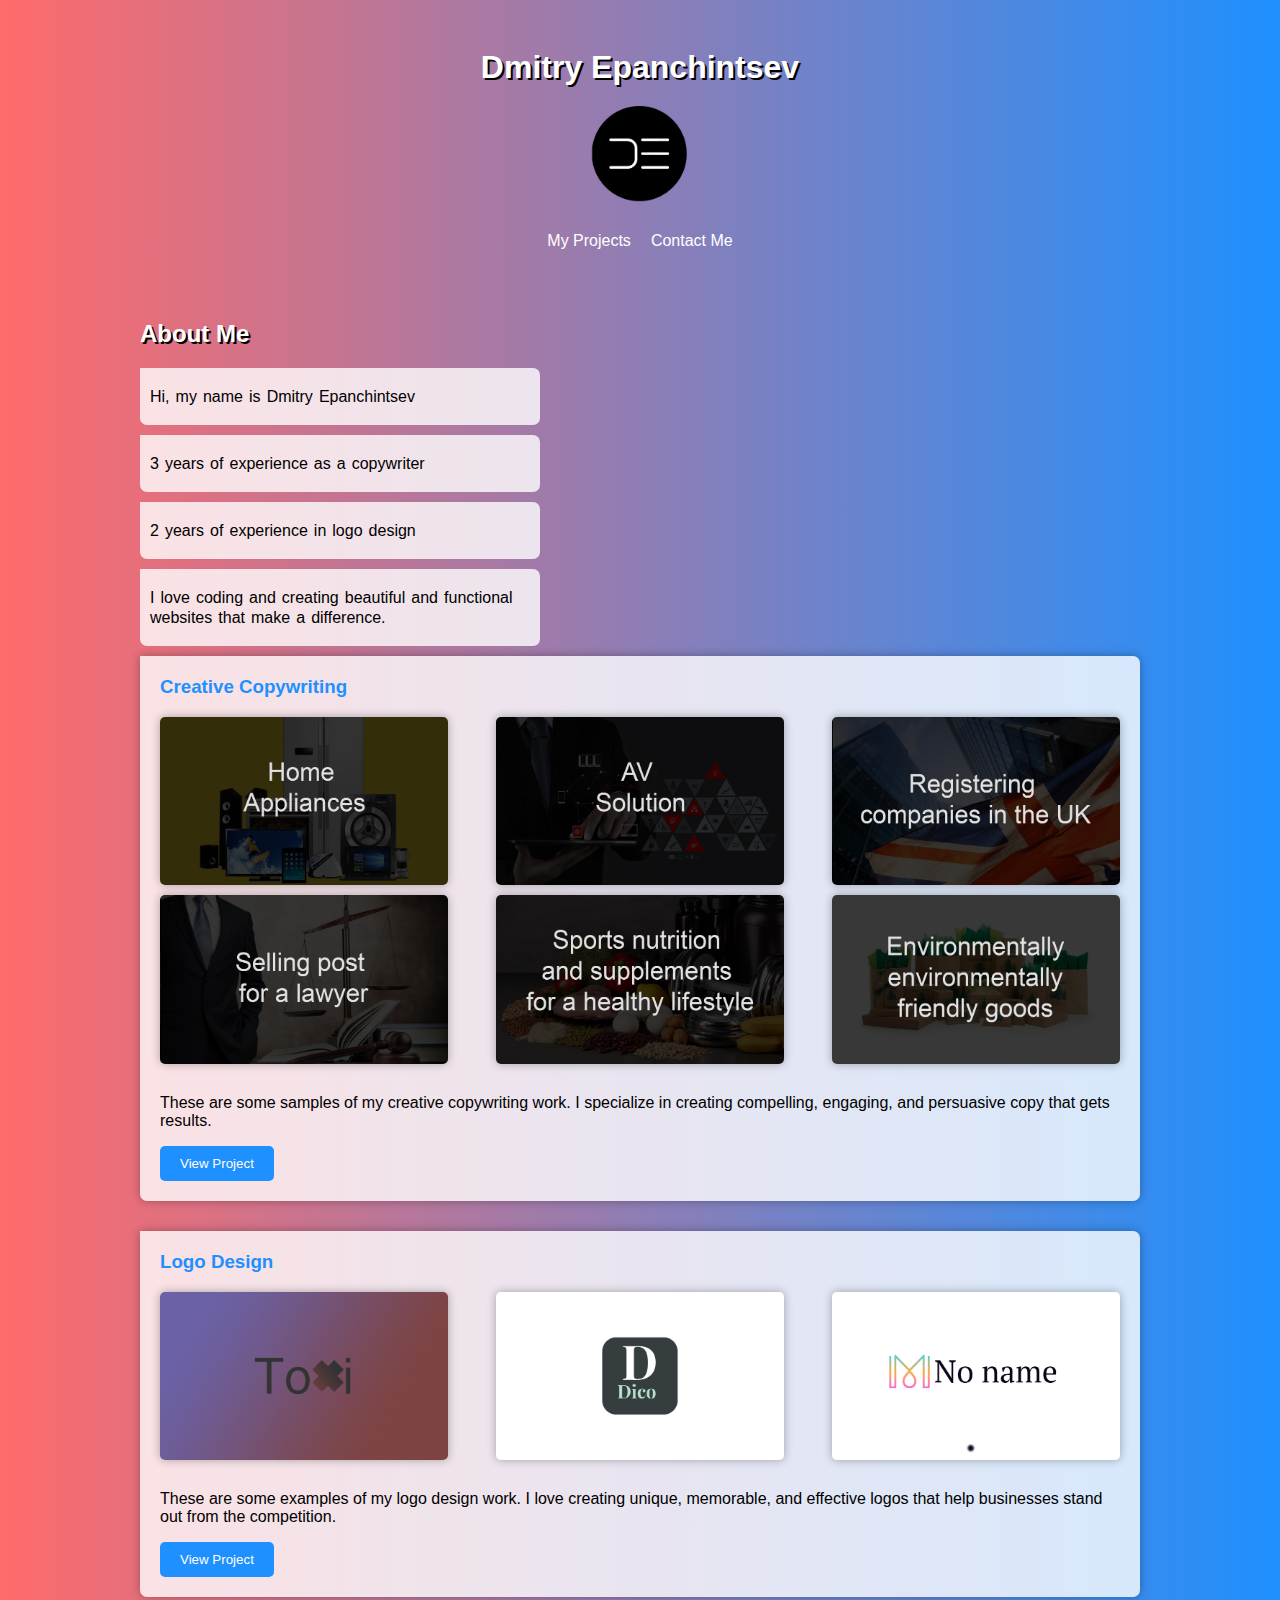
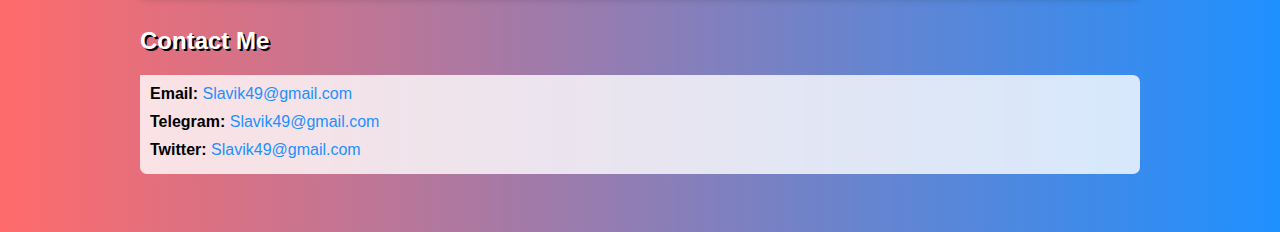
==== index.html @ f33f6bdd "index" ====
<!DOCTYPE html>
<html lang="en">

<head>
	<meta charset="UTF-8">
	<meta name="viewport" content="width=device-width, initial-scale=1.0">
	<title>Dmitry Epanchintsev's Portfolio</title>
	<link rel="stylesheet" href="css.css">
	<link rel="shortcut icon" type="image/png" href="image\logo.png">
</head>

<body>
	<header>
		<h1>Dmitry Epanchintsev</h1>
		<img src="image\logo.png" alt="">
		<nav>
			<ul>
				<li><a href="#projects">My Projects</a></li>
				<li><a href="#contact">Contact Me</a></li>
			</ul>
		</nav>
	</header>

	<main>
		<section id="about">
			<h2>About Me</h2>
			<ul class="commentary">
				<li>
					<p>Hi, my name is Dmitry Epanchintsev</p>
				</li>
				<li>
					<p>3 years of experience as a copywriter</p>
				</li>
				<li>
					<p>2 years of experience in logo design</p>
				</li>
				<li>
					<p>I love coding and creating beautiful and functional websites that make a difference.</p>
				</li>
			</ul>
		</section>

		<section id="projects">
			<div class="project">
				<h3>Creative Copywriting</h3>
				<div class="project-images">
					<a href="projeckt\FP\Appliances.html">
						<img src="image\Appliances.jpg" alt="Copywriting Project Image 1">
					</a>
					<a href="projeckt\FP\AV.html">
						<img src="image\AV.jpg" alt="Copywriting Project Image 1">
					</a>
					<a href="projeckt\FP\Registering.html">
						<img src="image\Registering companies in the UK.jpg" alt="Copywriting Project Image 1">
					</a>
					<a href="projeckt\FP\lawyer.html">
						<img src="image\lawyer.jpg" alt="Copywriting Project Image 1">
					</a>
					<a href="projeckt\FP\healthy eating.html">
						<img src="image\Sport.jpg" alt="Copywriting Project Image 2">
					</a>
					<a href="projeckt\FP\goods.html">
						<img src="image\Eco-feriendly.jpg" alt="Copywriting Project Image 3">
					</a>
				</div>
				<p>
					These are some samples of my creative copywriting work. 
				I specialize in creating compelling, 
			engaging, and persuasive copy that gets results.</p>
				<button>View Project</button>
			</div>

			<div class="project">
				<h3>Logo Design</h3>
				<div class="project-images">
					<a href="">
						<img src="image\Toxi.jpg" alt="Logo Design Project Image 1">
					</a>
					<a href="">
						<img src="image\Dico.jpg" alt="Logo Design Project Image 2">
					</a>
					<a href="">
						<img src="image\No_name.jpg" alt="Logo Design Project Image 3">
					</a>
				</div>
				<p>These are some examples of my logo design work.
				 I love creating unique, memorable, and effective 
				logos that help businesses stand out from the competition.</p>
				<button>View Project</button>
			</div>
		</section>

		<section id="contacts">
			<h2>Contact Me</h2>
			<ul class="contact">
				<li><strong>Email:</strong> <a href="mailto:dmitry.epanchintsev@example.com">
					Slavik49@gmail.com
					</a>
				</li>
				<li><strong>Telegram:</strong> <a href="mailto:dmitry.epanchintsev@example.com">
					Slavik49@gmail.com
					</a>
				</li>
				<li><strong>Twitter:</strong> <a href="mailto:dmitry.epanchintsev@example.com">
					Slavik49@gmail.com
					</a>
				</li>
			</ul>
		</section>
	</main>
</body>
---- css.css ----
body {
	background: linear-gradient(to right, #FF6B6B, #1E90FF);
	font-family: Arial, sans-serif;
}

header {
	display: flex;
	flex-direction: column;
	align-items: center;
	padding: 20px;
}
header img{
	width: 100px;
	margin-top: 20px;
	margin-bottom: 20px;
}
h1 {
	color: white;
	text-shadow: 2px 2px #000000;
	margin-bottom: 0;
}

nav {
	margin-top: 10px;
}

nav ul {
	list-style: none;
	display: flex;
	justify-content: center;
}

nav ul li {
	margin: 0 10px;
}

nav ul li a {
	color: white;
	text-decoration: none;
}

nav ul li a:hover {
	color: #F4FF77;
}

main {
	max-width: 1000px;
	margin: 0 auto;
	padding: 50px;
}

h2 {
	color: white;
	text-shadow: 2px 2px #000000;
	margin-top: 0;
}

.project {
	background-color: rgba(255, 255, 255, 0.8);
	border-radius: 0px 7px 7px 7px;
	box-shadow: 0px 0px 10px rgba(0, 0, 0, 0.3);
	margin-bottom: 30px;
	padding: 20px;
}

.project h3 {
	color: #1E90FF;
	margin-top: 0;
}

.project-images {
	display: flex;
	flex-wrap: wrap;
	justify-content: space-between;
	margin-bottom: 20px;

}
.project-images a{
	margin-bottom: 10px;
	border-radius: 5px;
	max-width: 30%;
	box-shadow: 0px 0px 10px rgba(0, 0, 0, 0.3);
	flex-basis: calc(33.33% - 20px);
}
.project-images img {
	width: 100%;
	height: 100%;
	border-radius: 5px;
	
}

.project p {
	margin-top: 0;
}

button {
	background-color: #1E90FF;
	border: none;
	color: white;
	padding: 10px 20px;
	border-radius: 5px;
	cursor: pointer;
}

button:hover {
	background-color: #F4FF77;
	color: #1E90FF;
}

ul {
	list-style: none;
	margin: 0;
	padding: 0;
}

ul li {
	margin-bottom: 10px;
}

a {
	color: #1E90FF;
	text-decoration: none;
}

a:hover {
	text-decoration: underline;
}
.commentary {
	width: 400px;
}
.commentary li{
	background-color: rgba(255, 255, 255, 0.8);
	border-radius: 0px 7px 7px 7px;
	padding-top: 2.5px;
	padding-bottom: 2.5px;
	padding-left: 10px;
	 word-spacing: 0.1em;
	 line-height:20px;
}
.contact{
 background-color: rgba(255, 255, 255, 0.8);
 border-radius: 0px 7px 7px 7px;
 padding-top: 10px;
padding-bottom: 5px;
	padding-left: 10px;
}
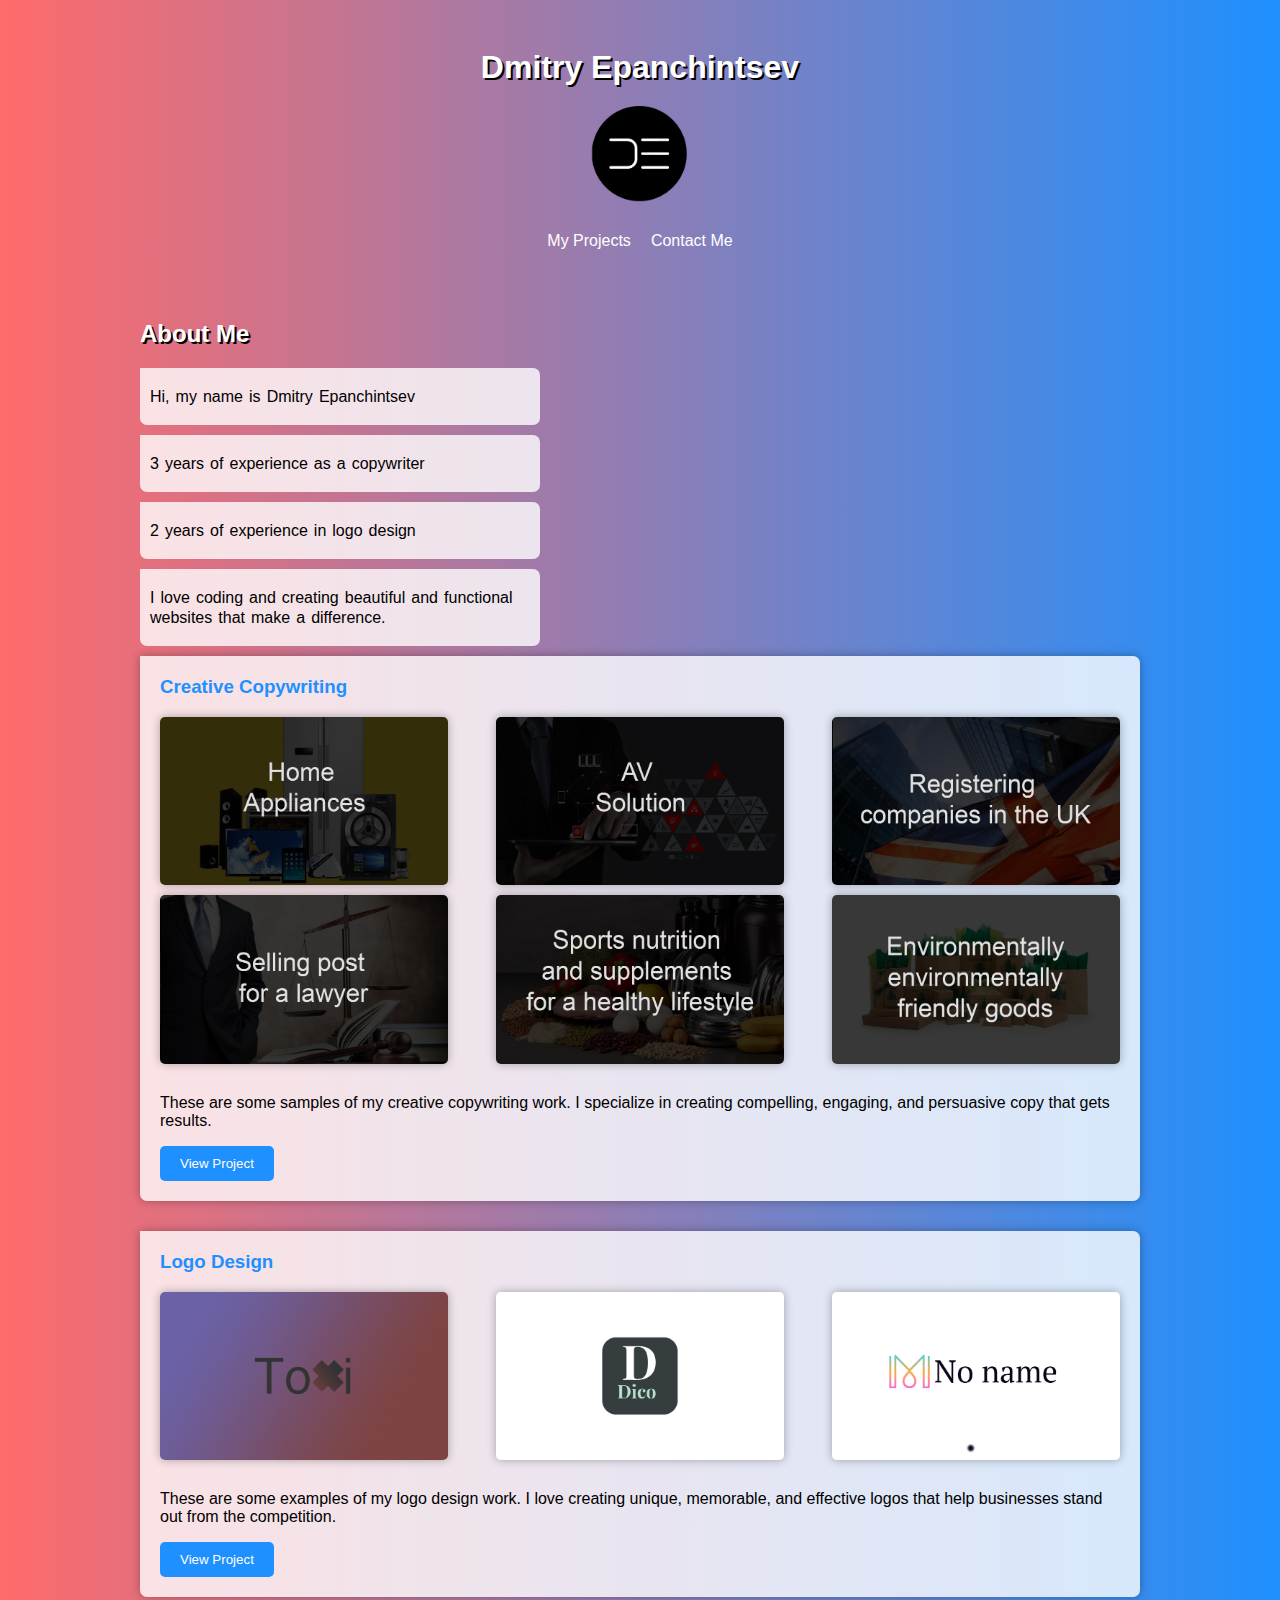
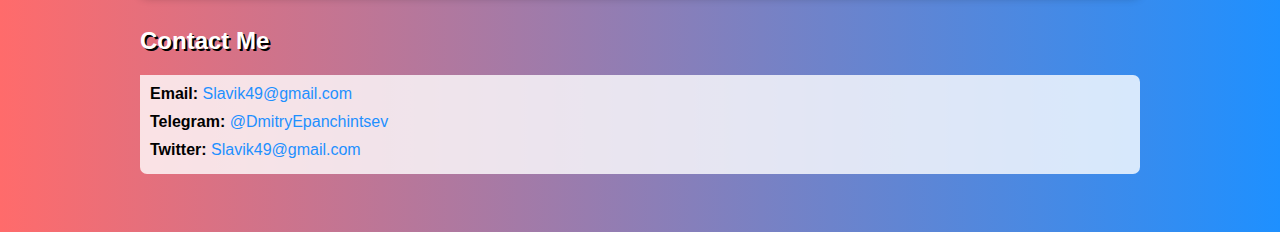
==== commit 40376896: "@DmitryEpanchintsev" ====
--- a/index.html
+++ b/index.html
@@ -97,8 +97,8 @@
 					Slavik49@gmail.com
 					</a>
 				</li>
-				<li><strong>Telegram:</strong> <a href="mailto:dmitry.epanchintsev@example.com">
-					Slavik49@gmail.com
+				<li><strong>Telegram:</strong> <a href="https://t.me/@DmitryEpanchintsev">
+					@DmitryEpanchintsev
 					</a>
 				</li>
 				<li><strong>Twitter:</strong> <a href="mailto:dmitry.epanchintsev@example.com">
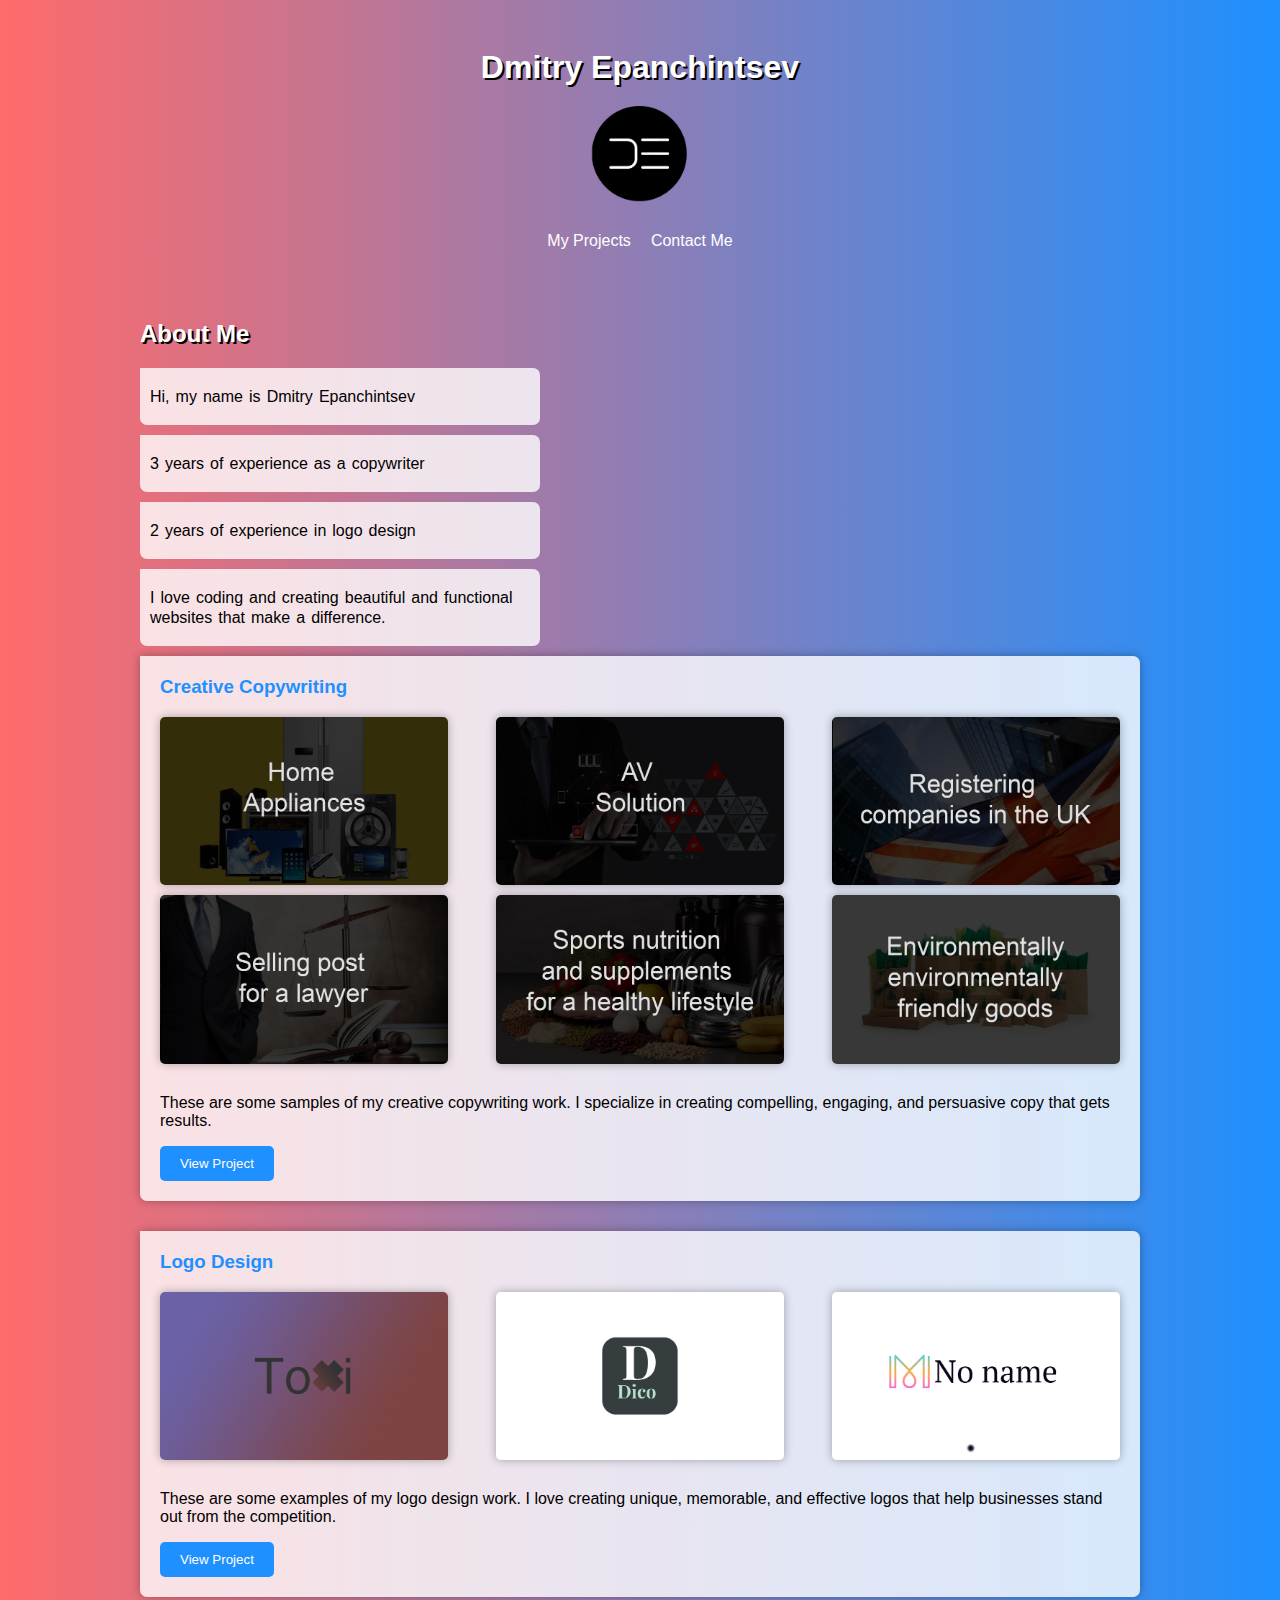
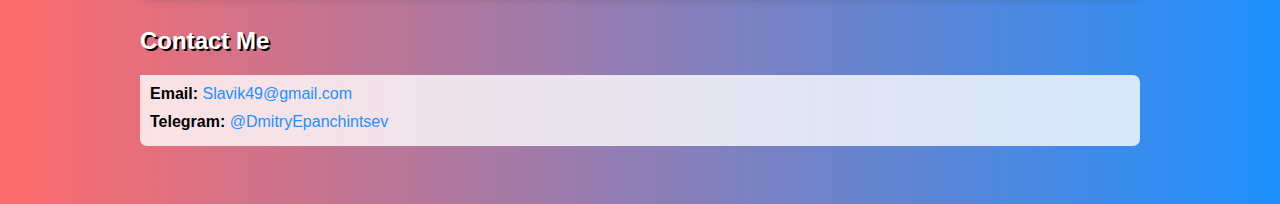
==== commit 9cec4a58: "Update index.html" ====
--- a/index.html
+++ b/index.html
@@ -93,16 +93,12 @@
 		<section id="contacts">
 			<h2>Contact Me</h2>
 			<ul class="contact">
-				<li><strong>Email:</strong> <a href="mailto:dmitry.epanchintsev@example.com">
+				<li><strong>Email:</strong> <a href="mailto:epanchintsev.2@mail.ru">
 					Slavik49@gmail.com
 					</a>
 				</li>
-				<li><strong>Telegram:</strong> <a href="https://t.me/@DmitryEpanchintsev">
+				<li><strong>Telegram:</strong> <a href="https://t.me/DmitryEpanchintsev">
 					@DmitryEpanchintsev
-					</a>
-				</li>
-				<li><strong>Twitter:</strong> <a href="mailto:dmitry.epanchintsev@example.com">
-					Slavik49@gmail.com
 					</a>
 				</li>
 			</ul>
